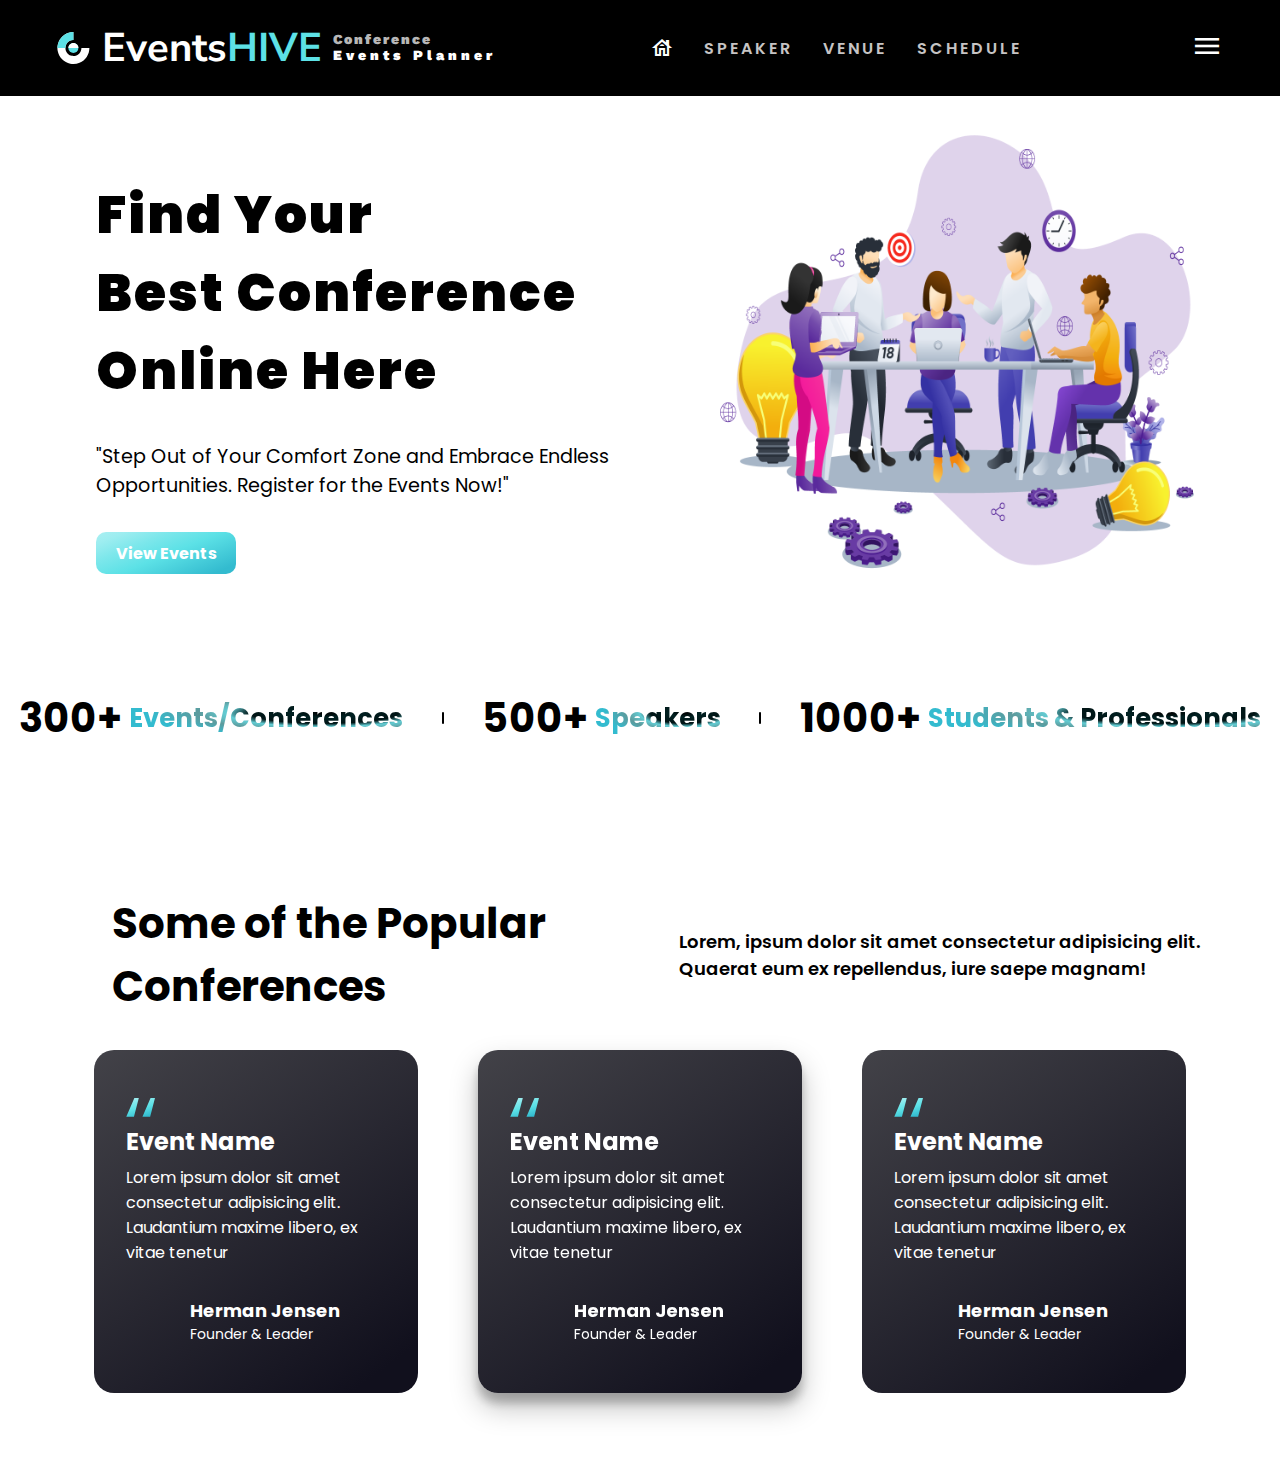
==== index.html @ d479e7d3 "Initial commit" ====
<!DOCTYPE html>
<html lang="en">
  <head>
    <meta charset="UTF-8" />
    <meta http-equiv="X-UA-Compatible" content="IE=edge" />
    <meta name="viewport" content="width=device-width, initial-scale=1.0" />
    <link rel="preconnect" href="https://fonts.googleapis.com" />
    <link rel="preconnect" href="https://fonts.gstatic.com" crossorigin />
    <link
      href="https://fonts.googleapis.com/css2?family=Nunito+Sans:ital,wght@1,900&display=swap"
      rel="stylesheet"
    />
    <link rel="preconnect" href="https://fonts.googleapis.com" />
    <link rel="preconnect" href="https://fonts.gstatic.com" crossorigin />
    <link
      href="https://fonts.googleapis.com/css2?family=Work+Sans&display=swap"
      rel="stylesheet"
    />
    <link
      rel="stylesheet"
      href="https://fonts.googleapis.com/css2?family=Material+Symbols+Outlined:opsz,wght,FILL,GRAD@20..48,100..700,0..1,-50..200"
    />
    <link rel="preconnect" href="https://fonts.googleapis.com" />
    <link rel="preconnect" href="https://fonts.gstatic.com" crossorigin />
    <link rel="preconnect" href="https://fonts.googleapis.com" />
    <link rel="preconnect" href="https://fonts.gstatic.com" crossorigin />
    <link
      href="https://fonts.googleapis.com/css2?family=Poppins&family=Roboto:ital@1&display=swap"
      rel="stylesheet"
    />
    <link rel="preconnect" href="https://fonts.googleapis.com" />
    <link rel="preconnect" href="https://fonts.gstatic.com" crossorigin />
    <link
      href="https://fonts.googleapis.com/css2?family=Poppins:wght@600&display=swap"
      rel="stylesheet"
    />
    <link
      rel="stylesheet"
      href="https://fonts.googleapis.com/css2?family=Material+Symbols+Sharp:opsz,wght,FILL,GRAD@48,400,0,0"
    />
    <!-- Fontawesome library -->
    <script
      src="https://kit.fontawesome.com/894bef690e.js"
      crossorigin="anonymous"
    ></script>
    <link rel="stylesheet" href="index.css" />
    <title>Events Hive</title>
  </head>
  <body>
    <!-- Navbar -->
    <nav class="nav-container">
      <!-- Logo Container -->
      <div class="logo">
        <img src="/assets/logo.svg" alt="" />
        <h1>Events<span>HIVE</span></h1>
        <div class="logo-sub">
          <p class="conference-text letter-spacing-sm">Conference</p>
          <p class="letter-spacing-md">Events Planner</p>
        </div>
      </div>

      <!-- Nav-Links -->
      <ul class="nav-links-container">
        <span class="material-symbols-sharp">
          <a href="/">house</a>
        </span>
        <li><a href="/pages/speaker/speaker.html">Speaker</a></li>
        <li><a href="/pages/venue/venue.html">Venue</a></li>
        <li><a href="/pages/schedule/schedule.html">Schedule</a></li>
      </ul>

      <!-- Social icons -->
      <ul class="social-icons-container">
        <li class="singleIcon">
          <a
            href="https://github.com/Iam-DeepakVel"
            target="_blank"
            class="icon"
          >
            <i class="fa fa-facebook"></i>
          </a>
        </li>

        <li class="singleIcon">
          <a
            href="https://twitter.com/Iam_DeepakVel"
            target="_blank"
            class="icon"
          >
            <i class="fa fa-twitter"></i>
          </a>
        </li>

        <li class="singleIcon">
          <a
            href="https://www.linkedin.com/in/iamdeepakvel"
            target="_blank"
            class="icon"
          >
            <i class="fa fa-linkedin"></i>
          </a>
        </li>
        <!-- Hamburger -->
        <div class="hamburger">
          <span class="material-symbols-outlined"> menu </span>
        </div>
      </ul>
    </nav>

    <!-- Hero Section -->
    <section id="Hero" class="hero-container">
      <!-- Content Section -->
      <div class="hero-content">
        <div class="hero-content-heading">
          <p>Find Your</p>
          <p>Best Conference</p>
          <p>Online Here</p>
        </div>
        <p class="hero-content-sub">
          "Step Out of Your Comfort Zone and Embrace Endless Opportunities.
          Register for the Events Now!"
        </p>
        <a href="#" class="hero-button">View Events</a>
      </div>
      <!-- Image section -->
      <div class="hero-image">
        <img src="/assets/conferenePNG.png" alt="hive-logo" />
      </div>
    </section>

    <!-- Count Section -->
    <section class="counts-container">
      <p>300+ <span>Events/Conferences</span></p>
      <div class="vertical-divider"></div>
      <p>500+ <span>Speakers</span></p>
      <div class="vertical-divider"></div>
      <p>1000+ <span>Students & Professionals</span></p>
    </section>

    <!-- Popular Events Section -->
    <section class="popular-events-container">
      <div class="popular-header">
        <h2>
          Some of the Popular <br />
          Conferences
        </h2>
        <p>
          Lorem, ipsum dolor sit amet consectetur adipisicing elit.<br />
          Quaerat eum ex repellendus, iure saepe magnam!
        </p>
      </div>
      <ul class="events-container">
        <!-- Event Card -->
        <li class="eventCard">
          <!-- Quote svg -->
          <img src="/assets/quote.svg" alt="" />
          <!-- Event Details -->
          <h2>Event Name</h2>
          <p>
            Lorem ipsum dolor sit amet consectetur adipisicing elit. Laudantium
            maxime libero, ex vitae tenetur
          </p>
          <!-- Speaker details -->
          <div class="speaker">
            <img
              src="https://images.unsplash.com/photo-1472099645785-5658abf4ff4e?ixlib=rb-1.2.1&ixid=eyJhcHBfaWQiOjEyMDd9&auto=format&fit=facearea&facepad=2&w=256&h=256&q=80"
              alt=""
            />
            <div class="speaker-text">
              <h4>Herman Jensen</h4>
              <p>Founder & Leader</p>
            </div>
          </div>
        </li>
        <!-- Event Card -->
        <li class="eventCard boxShadow">
          <!-- Quote svg -->
          <img src="/assets/quote.svg" alt="" />
          <!-- Event Details -->
          <h2>Event Name</h2>
          <p>
            Lorem ipsum dolor sit amet consectetur adipisicing elit. Laudantium
            maxime libero, ex vitae tenetur
          </p>
          <!-- Speaker details -->
          <div class="speaker">
            <img
              src="https://images.unsplash.com/photo-1472099645785-5658abf4ff4e?ixlib=rb-1.2.1&ixid=eyJhcHBfaWQiOjEyMDd9&auto=format&fit=facearea&facepad=2&w=256&h=256&q=80"
              alt=""
            />
            <div class="speaker-text">
              <h4>Herman Jensen</h4>
              <p>Founder & Leader</p>
            </div>
          </div>
        </li>
        <!-- Event Card -->
        <li class="eventCard">
          <!-- Quote svg -->
          <img src="/assets/quote.svg" alt="" />
          <!-- Event Details -->
          <h2>Event Name</h2>
          <p>
            Lorem ipsum dolor sit amet consectetur adipisicing elit. Laudantium
            maxime libero, ex vitae tenetur
          </p>
          <!-- Speaker details -->
          <div class="speaker">
            <img
              src="https://images.unsplash.com/photo-1472099645785-5658abf4ff4e?ixlib=rb-1.2.1&ixid=eyJhcHBfaWQiOjEyMDd9&auto=format&fit=facearea&facepad=2&w=256&h=256&q=80"
              alt=""
            />
            <div class="speaker-text">
              <h4>Herman Jensen</h4>
              <p>Founder & Leader</p>
            </div>
          </div>
        </li>
      </ul>
    </section>
  </body>
</html>
---- index.css ----
/* Global */
* {
  margin: 0;
  padding: 0;
}

a {
  text-decoration: none;
}

li {
  list-style: none;
}

body {
  overflow-x: hidden;
}

.boxShadow {
  box-shadow: rgba(0, 0, 0, 0.25) 0px 14px 28px,
    rgba(0, 0, 0, 0.22) 0px 10px 10px;
}

.nav-container {
  height: 6rem;
  display: flex;
  align-items: center;
  justify-content: space-evenly;
  background-color: black;
}

.logo {
  display: flex;
}

.logo img {
  margin-right: 12px;
}

.logo h1 {
  font-family: "Nunito Sans", sans-serif;
  font-size: 2.5rem;
  color: white;
}

.logo span {
  color: #5de1e6;
}

.logo-sub {
  font-family: "Work Sans", sans-serif;
  margin-top: 10px;
  margin-left: 0.7rem;
  color: white;
}

.conference-text {
  color: #b7b7b7;
  font-size: 18px;
  font-weight: 900;
}

.logo-sub p {
  font-size: 14px;
  font-weight: 900;
}
.letter-spacing-sm {
  letter-spacing: 2px;
}

.letter-spacing-md {
  letter-spacing: 4px;
}

/* Nav-Links */
.nav-links-container {
  display: flex;
  gap: 30px;
  margin-left: 6rem;
}

.nav-links-container li a {
  color: #c6c4c4;
  font-family: "poppins";
  text-transform: uppercase;
  font-size: 16px;
  font-weight: 600;
  letter-spacing: 3px;
}

.nav-links-container li a:hover {
  color: white;
}

.material-symbols-sharp a {
  color: white;
}

/* social icons */
.social-icons-container {
  display: flex;
  gap: 1rem;
  margin-left: 4rem;
  align-items: center;
}

.singleIcon a {
  color: #f1f1f1;
}

.hamburger span {
  font-size: 2rem;
  color: white;
  cursor: pointer;
}

/* Hero Section */
.hero-container {
  height: auto;
  display: grid;
  grid-template-columns: repeat(2, 50%);
}

.hero-content {
  display: flex;
  flex-direction: column;
  justify-content: start;
  padding-top: 5rem;
  padding-left: 6rem;
}

.hero-content-heading p {
  font-size: 52px;
  font-weight: 900;
  font-family: "poppins";
  letter-spacing: 2px;
}

.hero-content-sub {
  font-size: larger;
  margin-top: 16px;
  font-family: poppins;
  margin-top: 2rem;
}

/* Hero Image */

.hero-image {
  display: flex;
  justify-content: center;
  align-items: center;
}

.hero-image img {
  width: 80%;
}

/* Events Button */
.hero-button {
  display: flex;
  align-items: center;
  margin-top: 2rem;
  justify-content: center;
  width: 140px;
  color: white;
  font-weight: bold;
  font-family: poppins;
  height: 42px;
  background: linear-gradient(
    157.81deg,
    #def9fa -43.27%,
    #bef3f5 -21.24%,
    #9dedf0 12.19%,
    #7de7eb 29.82%,
    #5ce1e6 51.94%,
    #33bbcf 90.29%
  );
  border-radius: 10px;
}

.counts-container {
  height: auto;
  width: 100%;
  overflow: hidden;
  white-space: nowrap;
  display: flex;
  align-items: center;
  justify-content: space-around;
  padding: 5rem 0;
}

.counts-container p {
  font-family: poppins;
  font-size: 2.5rem;
  display: flex;
  align-items: center;
  gap: 8px;
  font-weight: bolder;
}

.counts-container p span {
  font-family: poppins;
  font-size: 1.6rem;
  background: radial-gradient(
      64.18% 64.18% at 71.16% 35.69%,
      #000000 0.89%,
      #002122 17.23%,
      #011415 42.04%,
      #63cdd4 55.12%,
      #5d9b9d 71.54%,
      #33bbcf 100%
    )
    /* warning: gradient uses a rotation that is not supported by CSS and may not behave as expected */;
  -webkit-background-clip: text;
  -webkit-text-fill-color: transparent;
  background-clip: text;
  text-fill-color: transparent;
}

.vertical-divider {
  width: 2px;
  height: 12px;
  border-radius: 20px;
  background-color: black;
}

/* Popular Events Container */

.popular-events-container {
  padding: 4rem;
  font-family: poppins;
}

.popular-header {
  display: flex;
  width: 100%;
  align-items: center;
  justify-content: space-between;
  padding: 0 3rem;
}

.popular-header h2 {
  font-family: poppins;
  font-size: 42px;
}

.popular-header p {
  font-size: 18px;
  padding-right: 4rem;
  font-weight: 600;
}

.events-container {
  display: flex;
  align-items: center;
  justify-content: space-around;
  margin-top: 2rem;
}

.eventCard {
  width: 260px;
  min-height: 220px;
  background: linear-gradient(
    144.39deg,
    #ffffff -278.56%,
    #6d6d6d -78.47%,
    #11101d 91.61%
  );
  backdrop-filter: blur(5px);
  border-radius: 20px;
  padding: 3rem 2rem;
  color: white;
  cursor: pointer;
}

.eventCard img {
  width: 1.8rem;
}

.eventCard h2 {
  margin-bottom: 6px;
}

/* speaker */

.speaker {
  display: flex;
  align-items: center;
  gap: 1rem;
  margin-top: 2rem;
}

.speaker img {
  border-radius: 100%;
  width: 3rem;
}

.speaker-text h4 {
  font-size: 18px;
}

.speaker-text p {
  font-size: 14px;
}
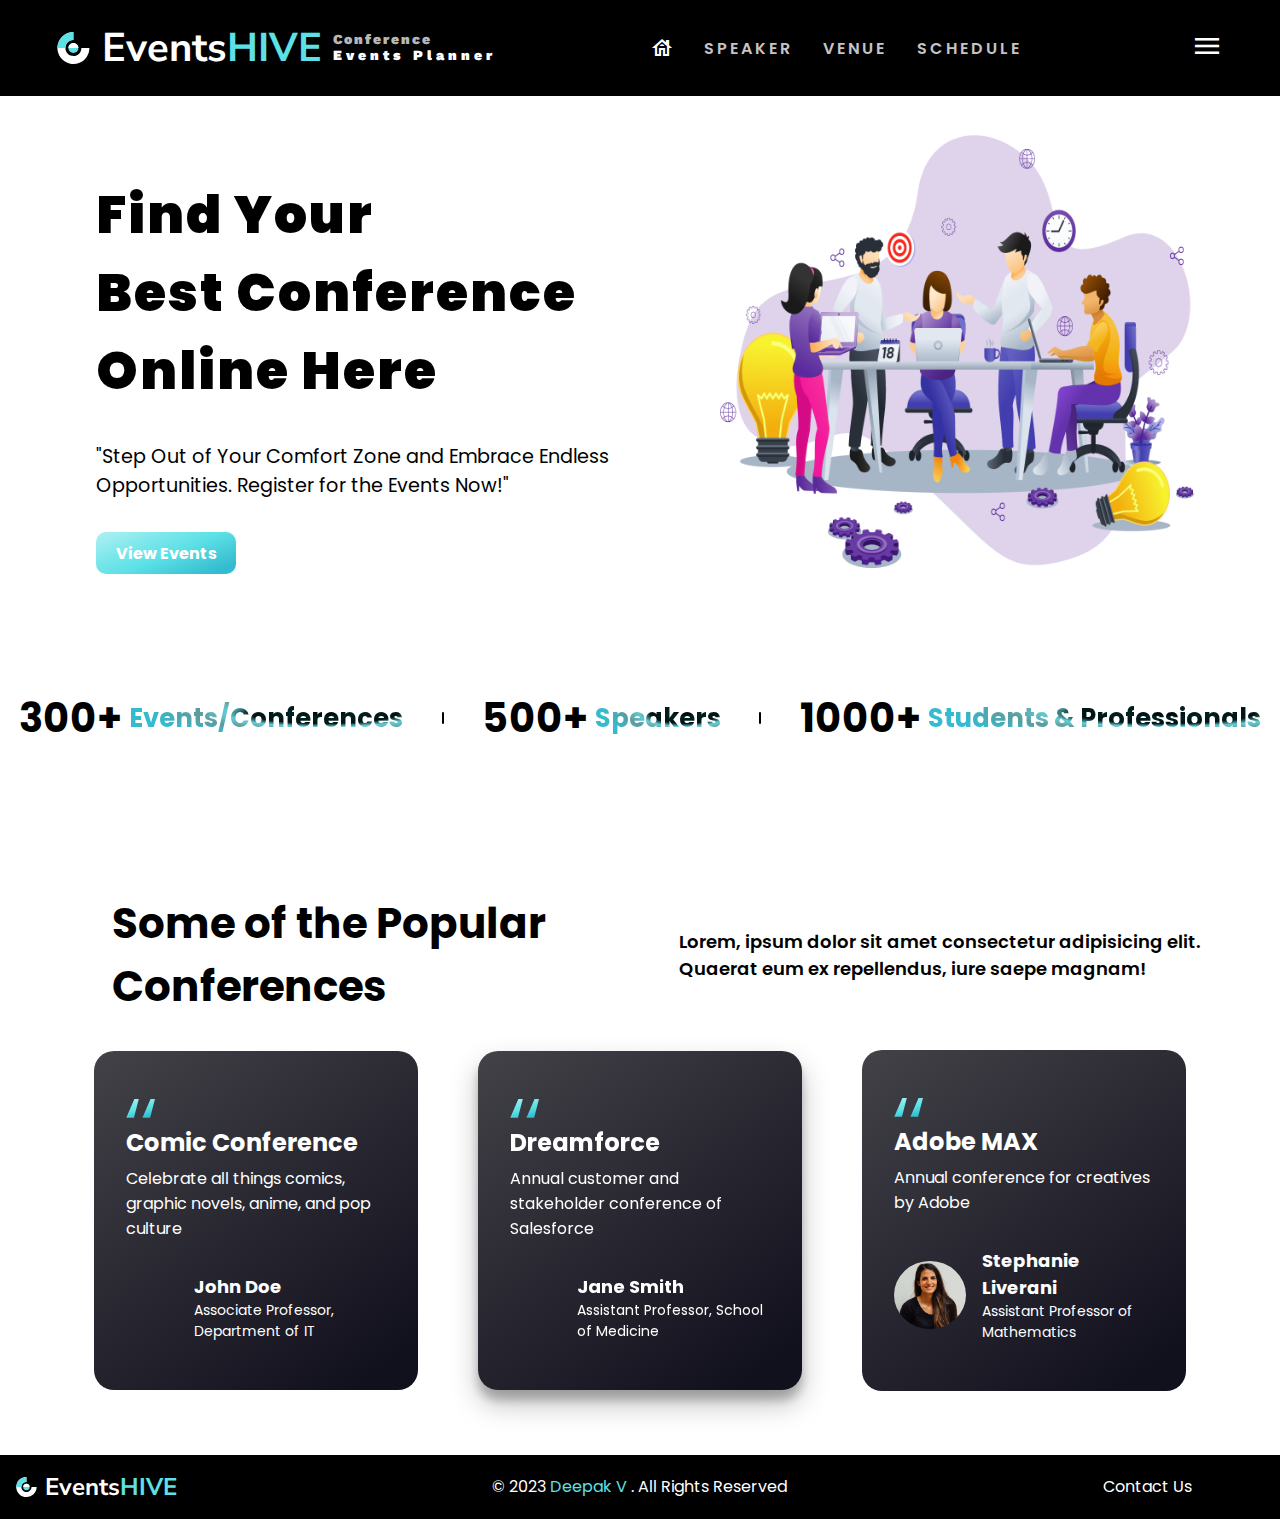
==== commit c1fd26ff: "Feat: Footer & UI updates" ====
--- a/index.html
+++ b/index.html
@@ -77,7 +77,7 @@
             target="_blank"
             class="icon"
           >
-            <i class="fa fa-facebook"></i>
+            <i class="fa fa-github"></i>
           </a>
         </li>
 
@@ -130,11 +130,13 @@
 
     <!-- Count Section -->
     <section class="counts-container">
-      <p>300+ <span>Events/Conferences</span></p>
-      <div class="vertical-divider"></div>
-      <p>500+ <span>Speakers</span></p>
-      <div class="vertical-divider"></div>
-      <p>1000+ <span>Students & Professionals</span></p>
+      <div class="counts">
+        <p>300+ <span>Events/Conferences</span></p>
+        <div class="vertical-divider"></div>
+        <p>500+ <span>Speakers</span></p>
+        <div class="vertical-divider"></div>
+        <p>1000+ <span>Students & Professionals</span></p>
+      </div>
     </section>
 
     <!-- Popular Events Section -->
@@ -155,10 +157,9 @@
           <!-- Quote svg -->
           <img src="/assets/quote.svg" alt="" />
           <!-- Event Details -->
-          <h2>Event Name</h2>
+          <h2>Comic Conference</h2>
           <p>
-            Lorem ipsum dolor sit amet consectetur adipisicing elit. Laudantium
-            maxime libero, ex vitae tenetur
+            Celebrate all things comics, graphic novels, anime, and pop culture
           </p>
           <!-- Speaker details -->
           <div class="speaker">
@@ -167,8 +168,8 @@
               alt=""
             />
             <div class="speaker-text">
-              <h4>Herman Jensen</h4>
-              <p>Founder & Leader</p>
+              <h4>John Doe</h4>
+              <p>Associate Professor, Department of IT</p>
             </div>
           </div>
         </li>
@@ -177,20 +178,17 @@
           <!-- Quote svg -->
           <img src="/assets/quote.svg" alt="" />
           <!-- Event Details -->
-          <h2>Event Name</h2>
-          <p>
-            Lorem ipsum dolor sit amet consectetur adipisicing elit. Laudantium
-            maxime libero, ex vitae tenetur
-          </p>
+          <h2>Dreamforce</h2>
+          <p>Annual customer and stakeholder conference of Salesforce</p>
           <!-- Speaker details -->
           <div class="speaker">
             <img
-              src="https://images.unsplash.com/photo-1472099645785-5658abf4ff4e?ixlib=rb-1.2.1&ixid=eyJhcHBfaWQiOjEyMDd9&auto=format&fit=facearea&facepad=2&w=256&h=256&q=80"
+              src="https://images.unsplash.com/photo-1570295999919-56ceb5ecca61?ixlib=rb-4.0.3&ixid=MnwxMjA3fDB8MHxzZWFyY2h8NDV8fHBlcnNvbnxlbnwwfHwwfHw%3D&auto=format&fit=crop&w=800&q=60"
               alt=""
             />
             <div class="speaker-text">
-              <h4>Herman Jensen</h4>
-              <p>Founder & Leader</p>
+              <h4>Jane Smith</h4>
+              <p>Assistant Professor, School of Medicine</p>
             </div>
           </div>
         </li>
@@ -199,24 +197,65 @@
           <!-- Quote svg -->
           <img src="/assets/quote.svg" alt="" />
           <!-- Event Details -->
-          <h2>Event Name</h2>
-          <p>
-            Lorem ipsum dolor sit amet consectetur adipisicing elit. Laudantium
-            maxime libero, ex vitae tenetur
-          </p>
+          <h2>Adobe MAX</h2>
+          <p>Annual conference for creatives by Adobe</p>
           <!-- Speaker details -->
           <div class="speaker">
-            <img
-              src="https://images.unsplash.com/photo-1472099645785-5658abf4ff4e?ixlib=rb-1.2.1&ixid=eyJhcHBfaWQiOjEyMDd9&auto=format&fit=facearea&facepad=2&w=256&h=256&q=80"
-              alt=""
-            />
+            <img src="./assets/speaker/home-speaker-3.jpg" alt="" />
             <div class="speaker-text">
-              <h4>Herman Jensen</h4>
-              <p>Founder & Leader</p>
+              <h4>Stephanie Liverani</h4>
+              <p>Assistant Professor of Mathematics</p>
             </div>
           </div>
         </li>
       </ul>
     </section>
+
+    <!-- footer -->
+    <footer class="footer-container">
+      <!-- logo -->
+      <div class="footer-logo">
+        <img src="/assets/logo.svg" alt="" />
+        <h1>Events<span>HIVE</span></h1>
+      </div>
+      <!-- Copyrights -->
+      <div class="copyRights">
+        © 2023 <a href="https://deepakwings.netlify.app">Deepak V</a> . All
+        Rights Reserved
+      </div>
+      <!-- Contact Links -->
+      <ul class="contact-links-container">
+        <p>Contact Us</p>
+        <li class="singleIcon">
+          <a
+            href="https://github.com/Iam-DeepakVel"
+            target="_blank"
+            class="icon"
+          >
+            <i class="fa fa-github"></i>
+          </a>
+        </li>
+
+        <li class="singleIcon">
+          <a
+            href="https://twitter.com/Iam_DeepakVel"
+            target="_blank"
+            class="icon"
+          >
+            <i class="fa fa-twitter"></i>
+          </a>
+        </li>
+
+        <li class="singleIcon">
+          <a
+            href="https://www.linkedin.com/in/iamdeepakvel"
+            target="_blank"
+            class="icon"
+          >
+            <i class="fa fa-linkedin"></i>
+          </a>
+        </li>
+      </ul>
+    </footer>
   </body>
 </html>
--- a/index.css
+++ b/index.css
@@ -24,6 +24,9 @@
 .nav-container {
   height: 6rem;
   display: flex;
+  position: fixed;
+  width: 100%;
+  z-index: 1;
   align-items: center;
   justify-content: space-evenly;
   background-color: black;
@@ -119,6 +122,7 @@
   height: auto;
   display: grid;
   grid-template-columns: repeat(2, 50%);
+  padding-top: 6rem;
 }
 
 .hero-content {
@@ -179,15 +183,20 @@
 }
 
 .counts-container {
-  height: auto;
   width: 100%;
   overflow: hidden;
   white-space: nowrap;
+  padding: 5rem 0;
+  box-sizing: border-box;
+  animation: marquee 5s linear infinite;
+}
+
+.counts {
   display: flex;
   align-items: center;
   justify-content: space-around;
-  padding: 5rem 0;
-}
+}
+
 
 .counts-container p {
   font-family: poppins;
@@ -292,7 +301,7 @@
 
 .speaker img {
   border-radius: 100%;
-  width: 3rem;
+  width: 4.5rem;
 }
 
 .speaker-text h4 {
@@ -302,3 +311,55 @@
 .speaker-text p {
   font-size: 14px;
 }
+
+/* Footer */
+
+.footer-container {
+  background-color: black;
+  height: 4rem;
+  display: flex;
+  align-items: center;
+  justify-content: space-between;
+  padding: 0 1rem;
+}
+
+.footer-logo {
+  display: flex;
+}
+
+.footer-logo img {
+  margin-right: 8px;
+  width: 1.3rem;
+}
+
+.footer-logo h1 {
+  font-family: "Nunito Sans", sans-serif;
+  font-size: 1.5rem;
+  color: white;
+}
+
+.footer-logo span {
+  color: #5de1e6;
+  font-size: 1.5rem;
+}
+
+.copyRights {
+  color: white;
+  font-family: poppins;
+}
+
+.copyRights a {
+  color: #5de1e6;
+  font-family: poppins;
+}
+
+.contact-links-container {
+  display: flex;
+  align-items: center;
+  gap: 1.5rem;
+}
+
+.contact-links-container p {
+  color: white;
+  font-family: poppins;
+}
